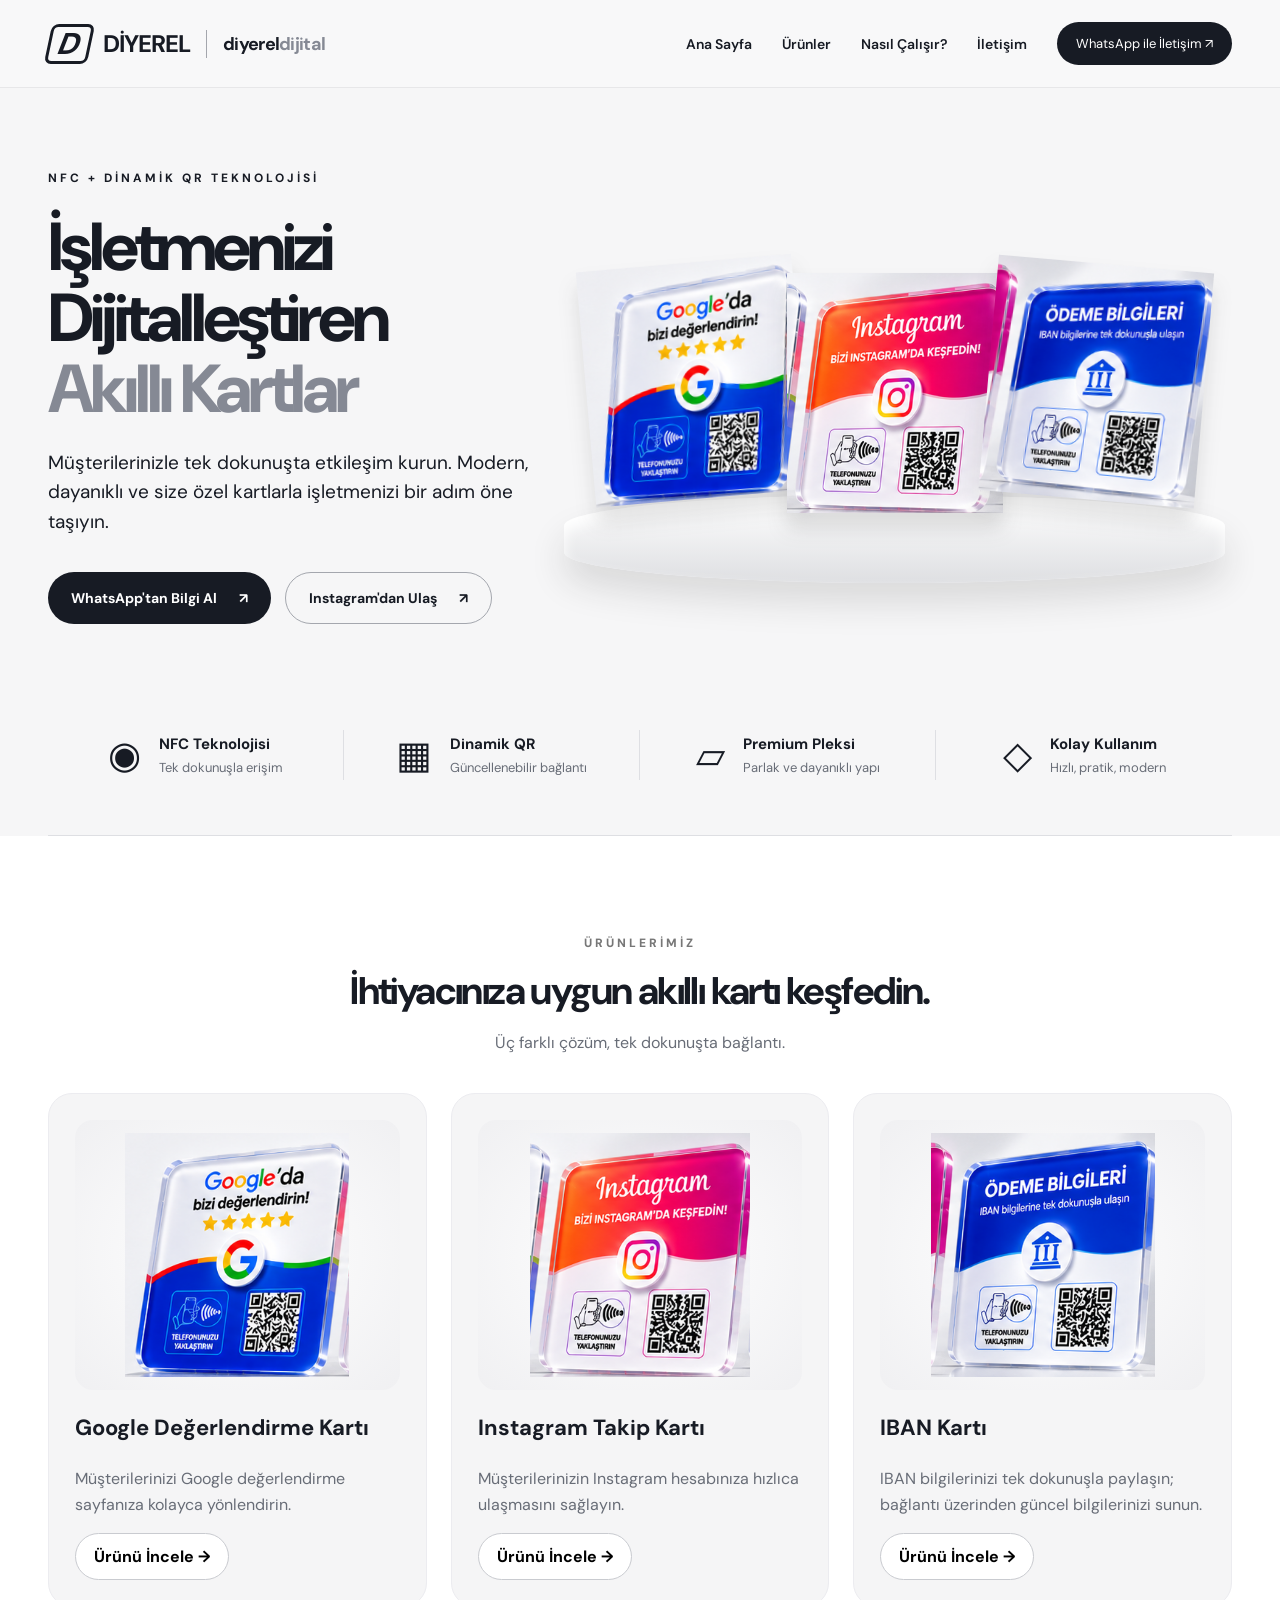
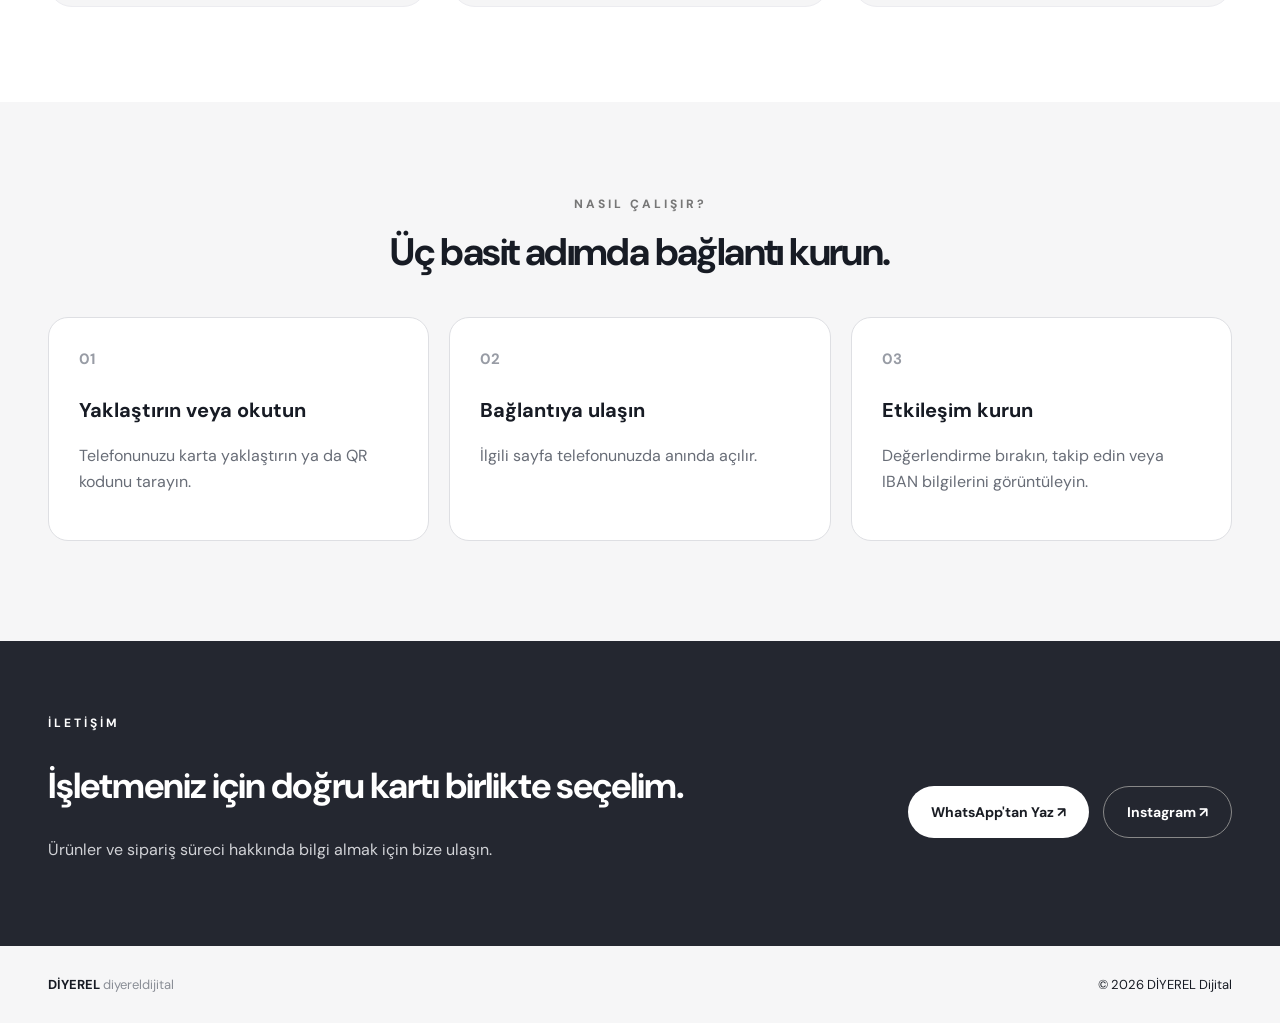
==== index.html @ 19487c17 "Add files via upload" ====
<!doctype html>
<html lang="tr"><head><meta charset="UTF-8"><meta name="viewport" content="width=device-width,initial-scale=1"><meta name="theme-color" content="#f5f5f6"><meta name="description" content="DİYEREL Dijital NFC ve dinamik QR akıllı kartları. Google değerlendirme, Instagram ve IBAN kartlarını keşfedin."><title>DİYEREL Dijital | Akıllı Kartlar</title><link rel="stylesheet" href="styles.css"></head>
<body><header class="header"><div class="wrap nav"><a class="brand" href="#anasayfa" aria-label="DİYEREL ana sayfa"><span class="brand-icon">D</span><strong>DİYEREL</strong><span class="brand-divider"></span><span class="brand-sub">diyerel<span>dijital</span></span></a><button class="menu-toggle" aria-label="Menüyü aç" aria-expanded="false">☰</button><nav class="links" id="nav"><a href="#anasayfa">Ana Sayfa</a><a href="#urunler">Ürünler</a><a href="#nasil-calisir">Nasıl Çalışır?</a><a href="#iletisim">İletişim</a></nav><a class="nav-cta" data-whatsapp href="#iletisim">WhatsApp ile İletişim ↗</a></div></header>
<main id="anasayfa"><section class="hero wrap"><div class="hero-copy"><div class="eyebrow">NFC + DİNAMİK QR TEKNOLOJİSİ</div><h1>İşletmenizi<br>Dijitalleştiren<br><span>Akıllı Kartlar</span></h1><p>Müşterilerinizle tek dokunuşta etkileşim kurun. Modern, dayanıklı ve size özel kartlarla işletmenizi bir adım öne taşıyın.</p><div class="actions"><a class="btn btn-dark" data-whatsapp href="#iletisim">WhatsApp'tan Bilgi Al <span>↗</span></a><a class="btn btn-outline" data-instagram href="#iletisim">Instagram'dan Ulaş <span>↗</span></a></div></div><div class="hero-products" aria-label="Ürünlerimizin görselleri"><div class="stage"></div><img src="assets/google.png" alt="Google değerlendirme NFC ve QR kartı"><img src="assets/instagram.png" alt="Instagram NFC ve QR kartı"><img src="assets/iban.png" alt="IBAN NFC ve QR kartı"></div></section>
<section class="benefits wrap" aria-label="Öne çıkan özellikler"><div><span class="benefit-icon">◉</span><p><strong>NFC Teknolojisi</strong><small>Tek dokunuşla erişim</small></p></div><div><span class="benefit-icon">▦</span><p><strong>Dinamik QR</strong><small>Güncellenebilir bağlantı</small></p></div><div><span class="benefit-icon">▱</span><p><strong>Premium Pleksi</strong><small>Parlak ve dayanıklı yapı</small></p></div><div><span class="benefit-icon">◇</span><p><strong>Kolay Kullanım</strong><small>Hızlı, pratik, modern</small></p></div></section>
<section class="products-section" id="urunler"><div class="wrap"><div class="section-heading"><span>ÜRÜNLERİMİZ</span><h2>İhtiyacınıza uygun akıllı kartı keşfedin.</h2><p>Üç farklı çözüm, tek dokunuşta bağlantı.</p></div><div class="product-grid" id="product-grid"></div></div></section>
<section class="how wrap" id="nasil-calisir"><div class="section-heading"><span>NASIL ÇALIŞIR?</span><h2>Üç basit adımda bağlantı kurun.</h2></div><div class="steps"><article><b>01</b><h3>Yaklaştırın veya okutun</h3><p>Telefonunuzu karta yaklaştırın ya da QR kodunu tarayın.</p></article><article><b>02</b><h3>Bağlantıya ulaşın</h3><p>İlgili sayfa telefonunuzda anında açılır.</p></article><article><b>03</b><h3>Etkileşim kurun</h3><p>Değerlendirme bırakın, takip edin veya IBAN bilgilerini görüntüleyin.</p></article></div></section>
<section class="contact" id="iletisim"><div class="wrap contact-inner"><div><span class="eyebrow">İLETİŞİM</span><h2>İşletmeniz için doğru kartı birlikte seçelim.</h2><p>Ürünler ve sipariş süreci hakkında bilgi almak için bize ulaşın.</p></div><div class="actions"><a class="btn btn-light" data-whatsapp href="#iletisim">WhatsApp'tan Yaz ↗</a><a class="btn btn-ghost" data-instagram href="#iletisim">Instagram ↗</a></div></div></section></main>
<footer class="wrap footer"><span><strong>DİYEREL</strong> <span class="muted">diyereldijital</span></span><span>© <span id="year"></span> DİYEREL Dijital</span></footer>
<dialog id="product-dialog"><button class="dialog-close" aria-label="Kapat">×</button><div id="dialog-content"></div></dialog><script src="script.js"></script></body></html>
---- styles.css ----
@import url('https://fonts.googleapis.com/css2?family=DM+Sans:wght@400;500;600;700;800&display=swap');
:root{--ink:#171b24;--muted:#686d77;--bg:#f6f6f7;--line:#dedfe3;--soft:#ededf0}*{box-sizing:border-box}html{scroll-behavior:smooth}body{margin:0;background:var(--bg);color:var(--ink);font-family:'DM Sans',Arial,sans-serif}a{color:inherit;text-decoration:none}button{font:inherit;cursor:pointer}.wrap{width:min(1380px,calc(100% - 96px));margin:auto}.header{height:88px;background:rgba(248,248,249,.94);border-bottom:1px solid #e7e7e9;position:sticky;top:0;z-index:10;backdrop-filter:blur(18px)}.nav{height:100%;display:flex;align-items:center;gap:30px}.brand{display:flex;align-items:center;gap:12px;white-space:nowrap}.brand-icon{font-size:30px;font-weight:800;font-style:italic;line-height:1;border:3px solid var(--ink);border-radius:7px;padding:2px 8px;transform:skew(-12deg)}.brand strong{font-size:24px;letter-spacing:-1px}.brand-divider{height:28px;width:1px;background:#a4a6ad;margin:0 4px}.brand-sub{font-weight:700;font-size:18px;letter-spacing:-.7px}.brand-sub span{color:#858994}.links{display:flex;gap:30px;margin-left:auto;font-size:14px;font-weight:600}.links a:hover{color:#777}.nav-cta{background:var(--ink);color:white;padding:13px 19px;border-radius:30px;font-size:13px;white-space:nowrap}.menu-toggle{display:none}.hero{min-height:610px;display:grid;grid-template-columns:43% 57%;align-items:center;padding-top:48px;padding-bottom:40px}.hero-copy{position:relative;z-index:2}.eyebrow{font-size:12px;letter-spacing:3px;font-weight:700}.hero h1{font-size:clamp(48px,5.3vw,82px);letter-spacing:-4px;line-height:1.05;margin:26px 0 22px;font-weight:800}.hero h1 span{color:#858994}.hero-copy>p{font-size:19px;line-height:1.55;max-width:500px}.actions{display:flex;gap:14px;flex-wrap:wrap;margin-top:36px}.btn{display:inline-flex;align-items:center;justify-content:space-between;gap:22px;border-radius:30px;padding:16px 23px;font-weight:700;font-size:14px;transition:transform .2s}.btn:hover{transform:translateY(-3px)}.btn-dark{background:var(--ink);color:#fff}.btn-outline{border:1px solid #a4a7ae}.hero-products{height:460px;display:flex;align-items:center;justify-content:center;position:relative;isolation:isolate}.hero-products img{width:32%;max-height:340px;object-fit:contain;z-index:2;filter:drop-shadow(0 15px 10px #2222)}.hero-products img:nth-of-type(1){transform:rotate(-5deg) translate(16px,-15px)}.hero-products img:nth-of-type(2){transform:translateY(-4px)}.hero-products img:nth-of-type(3){transform:rotate(5deg) translate(-16px,-14px)}.stage{position:absolute;bottom:44px;width:98%;height:88px;border-radius:50% / 35%;background:linear-gradient(#fff,#dedfe2);box-shadow:0 20px 35px #2222, inset 0 8px 14px #fff;z-index:0}.benefits{display:grid;grid-template-columns:repeat(4,1fr);padding:32px 0 55px;border-bottom:1px solid var(--line)}.benefits>div{display:flex;align-items:center;justify-content:center;gap:18px;border-right:1px solid var(--line)}.benefits>div:last-child{border:0}.benefit-icon{font-size:38px}.benefits p{margin:0}.benefits strong,.benefits small{display:block}.benefits strong{font-size:15px}.benefits small{font-size:13px;color:var(--muted);margin-top:5px}.products-section{padding:95px 0;background:#fff}.section-heading{text-align:center;margin-bottom:40px}.section-heading>span{font-size:12px;letter-spacing:3px;color:#777;font-weight:800}.section-heading h2{font-size:clamp(28px,3vw,42px);letter-spacing:-1.6px;margin:14px 0}.section-heading p{color:var(--muted)}.product-grid{display:grid;grid-template-columns:repeat(3,1fr);gap:24px}.product-card{background:#f5f5f6;border:1px solid #ececf0;border-radius:24px;padding:26px;display:flex;flex-direction:column;align-items:flex-start}.product-photo{width:100%;height:270px;display:flex;align-items:center;justify-content:center;background:radial-gradient(ellipse,#fff,#f0f0f2);border-radius:18px}.product-photo img{height:245px;max-width:90%;object-fit:contain}.product-card h3{font-size:22px;margin:23px 0 8px}.product-card p{color:var(--muted);line-height:1.6;flex:1}.product-card button{border:1px solid #c9cbd0;background:white;padding:12px 18px;border-radius:30px;font-weight:700}.product-card button:hover{background:#1b1d25;color:white}.how{padding-top:90px;padding-bottom:100px}.steps{display:grid;grid-template-columns:repeat(3,1fr);gap:20px}.steps article{background:#fff;border:1px solid var(--line);border-radius:20px;padding:30px}.steps b{font-size:15px;color:#989ca5}.steps h3{font-size:20px;margin-top:28px}.steps p{color:var(--muted);line-height:1.6}.contact{background:#242730;color:#fff;padding:70px 0}.contact-inner{display:flex;align-items:center;justify-content:space-between;gap:35px}.contact h2{font-size:36px;max-width:650px;letter-spacing:-1px}.contact p{color:#d1d2d6}.btn-light{background:#fff;color:#191c23}.btn-ghost{border:1px solid #888;color:white}.footer{padding:30px 0;display:flex;justify-content:space-between;font-size:13px}.muted{color:#8a8e96}dialog{width:min(850px,calc(100% - 30px));border:0;border-radius:22px;padding:35px;box-shadow:0 25px 80px #0005}dialog::backdrop{background:#1119}.dialog-close{position:absolute;right:22px;top:15px;background:none;border:0;font-size:30px}.dialog-layout{display:grid;grid-template-columns:42% 58%;gap:25px;align-items:center}.dialog-layout img{width:100%}.dialog-layout h2{font-size:30px}.dialog-layout p,.dialog-layout li{line-height:1.7;color:#535862}.dialog-layout ul{padding-left:20px}.dialog-layout .btn{margin-top:15px}@media(max-width:1050px){.wrap{width:min(100% - 44px,1380px)}.brand-sub,.brand-divider{display:none}.links{gap:15px}.hero{grid-template-columns:1fr;gap:15px;padding-top:65px}.hero h1{font-size:65px}.hero-products{height:380px}.hero-products img{max-height:300px}.benefits{gap:15px}.benefits>div{gap:10px}.benefit-icon{font-size:28px}}@media(max-width:680px){.header{height:70px}.brand strong{font-size:20px}.brand-icon{font-size:23px}.nav-cta{display:none}.menu-toggle{display:block;margin-left:auto;background:none;border:0;font-size:25px}.links{display:none;position:absolute;top:70px;left:0;right:0;background:#fff;padding:25px;box-shadow:0 15px 25px #0002;flex-direction:column}.links.open{display:flex}.hero{padding-top:45px;min-height:0}.hero h1{font-size:clamp(43px,11vw,64px);letter-spacing:-2.5px}.hero-copy>p{font-size:16px}.hero-products{height:260px}.hero-products img{max-height:205px}.stage{bottom:20px;height:55px}.actions{gap:10px}.btn{font-size:12px;padding:13px 16px}.benefits{grid-template-columns:repeat(2,1fr);row-gap:24px;padding:25px 0}.benefits>div{justify-content:flex-start;border:0}.benefits strong{font-size:13px}.benefits small{font-size:11px}.product-grid,.steps{grid-template-columns:1fr}.products-section,.how{padding:60px 0}.contact-inner{display:block}.contact h2{font-size:29px}.footer{gap:10px;flex-wrap:wrap}.dialog-layout{grid-template-columns:1fr}.dialog-layout img{max-height:220px;object-fit:contain}dialog{max-height:90vh;overflow:auto;padding:25px}}
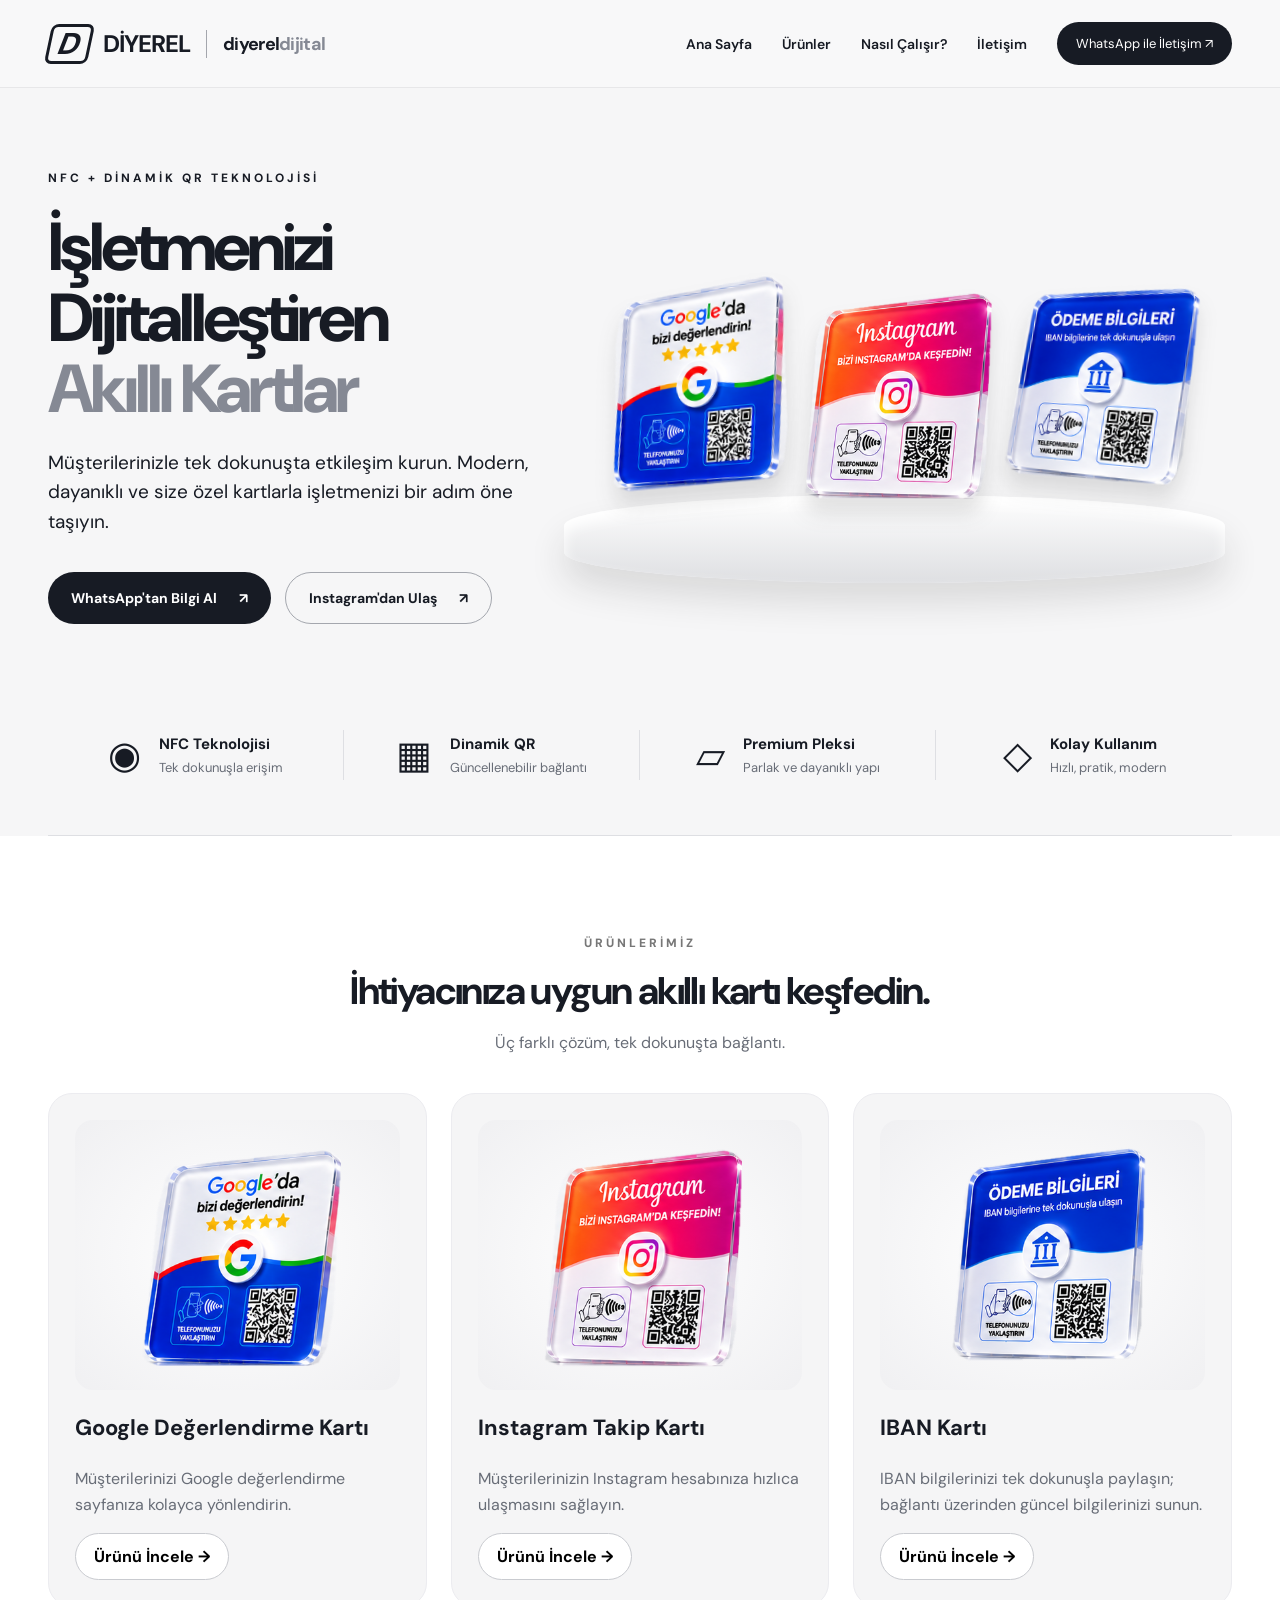
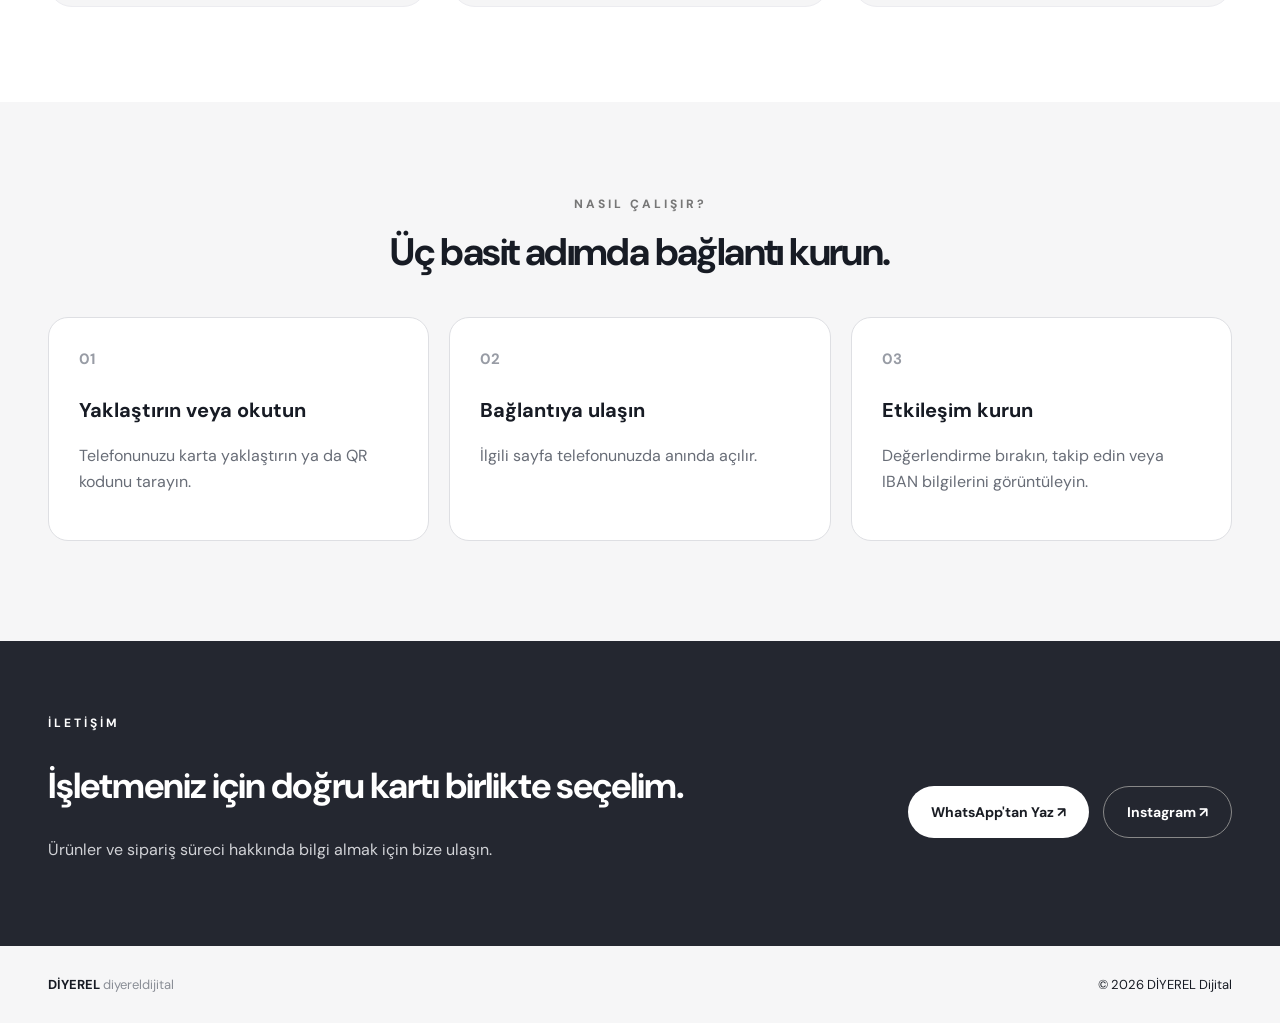
==== commit 82f2b773: "Add files via upload" ====
--- a/index.html
+++ b/index.html
@@ -1,10 +1,10 @@
 <!doctype html>
 <html lang="tr"><head><meta charset="UTF-8"><meta name="viewport" content="width=device-width,initial-scale=1"><meta name="theme-color" content="#f5f5f6"><meta name="description" content="DİYEREL Dijital NFC ve dinamik QR akıllı kartları. Google değerlendirme, Instagram ve IBAN kartlarını keşfedin."><title>DİYEREL Dijital | Akıllı Kartlar</title><link rel="stylesheet" href="styles.css"></head>
-<body><header class="header"><div class="wrap nav"><a class="brand" href="#anasayfa" aria-label="DİYEREL ana sayfa"><span class="brand-icon">D</span><strong>DİYEREL</strong><span class="brand-divider"></span><span class="brand-sub">diyerel<span>dijital</span></span></a><button class="menu-toggle" aria-label="Menüyü aç" aria-expanded="false">☰</button><nav class="links" id="nav"><a href="#anasayfa">Ana Sayfa</a><a href="#urunler">Ürünler</a><a href="#nasil-calisir">Nasıl Çalışır?</a><a href="#iletisim">İletişim</a></nav><a class="nav-cta" data-whatsapp href="#iletisim">WhatsApp ile İletişim ↗</a></div></header>
-<main id="anasayfa"><section class="hero wrap"><div class="hero-copy"><div class="eyebrow">NFC + DİNAMİK QR TEKNOLOJİSİ</div><h1>İşletmenizi<br>Dijitalleştiren<br><span>Akıllı Kartlar</span></h1><p>Müşterilerinizle tek dokunuşta etkileşim kurun. Modern, dayanıklı ve size özel kartlarla işletmenizi bir adım öne taşıyın.</p><div class="actions"><a class="btn btn-dark" data-whatsapp href="#iletisim">WhatsApp'tan Bilgi Al <span>↗</span></a><a class="btn btn-outline" data-instagram href="#iletisim">Instagram'dan Ulaş <span>↗</span></a></div></div><div class="hero-products" aria-label="Ürünlerimizin görselleri"><div class="stage"></div><img src="assets/google.png" alt="Google değerlendirme NFC ve QR kartı"><img src="assets/instagram.png" alt="Instagram NFC ve QR kartı"><img src="assets/iban.png" alt="IBAN NFC ve QR kartı"></div></section>
+<body><header class="header"><div class="wrap nav"><a class="brand" href="#anasayfa" aria-label="DİYEREL ana sayfa"><span class="brand-icon">D</span><strong>DİYEREL</strong><span class="brand-divider"></span><span class="brand-sub">diyerel<span>dijital</span></span></a><button class="menu-toggle" aria-label="Menüyü aç" aria-expanded="false">☰</button><nav class="links" id="nav"><a href="#anasayfa">Ana Sayfa</a><a href="#urunler">Ürünler</a><a href="#nasil-calisir">Nasıl Çalışır?</a><a href="#iletisim">İletişim</a></nav><a class="nav-cta" data-whatsapp href="https://wa.me/905378185851" target="_blank" rel="noopener noreferrer">WhatsApp ile İletişim ↗</a></div></header>
+<main id="anasayfa"><section class="hero wrap"><div class="hero-copy"><div class="eyebrow">NFC + DİNAMİK QR TEKNOLOJİSİ</div><h1>İşletmenizi<br>Dijitalleştiren<br><span>Akıllı Kartlar</span></h1><p>Müşterilerinizle tek dokunuşta etkileşim kurun. Modern, dayanıklı ve size özel kartlarla işletmenizi bir adım öne taşıyın.</p><div class="actions"><a class="btn btn-dark" data-whatsapp href="https://wa.me/905378185851" target="_blank" rel="noopener noreferrer">WhatsApp'tan Bilgi Al <span>↗</span></a><a class="btn btn-outline" data-instagram href="https://www.instagram.com/karacadagms/" target="_blank" rel="noopener noreferrer">Instagram'dan Ulaş <span>↗</span></a></div></div><div class="hero-products" aria-label="Ürünlerimizin görselleri"><div class="stage"></div><img src="assets/google.png" alt="Google değerlendirme NFC ve QR kartı"><img src="assets/instagram.png" alt="Instagram NFC ve QR kartı"><img src="assets/iban.png" alt="IBAN NFC ve QR kartı"></div></section>
 <section class="benefits wrap" aria-label="Öne çıkan özellikler"><div><span class="benefit-icon">◉</span><p><strong>NFC Teknolojisi</strong><small>Tek dokunuşla erişim</small></p></div><div><span class="benefit-icon">▦</span><p><strong>Dinamik QR</strong><small>Güncellenebilir bağlantı</small></p></div><div><span class="benefit-icon">▱</span><p><strong>Premium Pleksi</strong><small>Parlak ve dayanıklı yapı</small></p></div><div><span class="benefit-icon">◇</span><p><strong>Kolay Kullanım</strong><small>Hızlı, pratik, modern</small></p></div></section>
 <section class="products-section" id="urunler"><div class="wrap"><div class="section-heading"><span>ÜRÜNLERİMİZ</span><h2>İhtiyacınıza uygun akıllı kartı keşfedin.</h2><p>Üç farklı çözüm, tek dokunuşta bağlantı.</p></div><div class="product-grid" id="product-grid"></div></div></section>
 <section class="how wrap" id="nasil-calisir"><div class="section-heading"><span>NASIL ÇALIŞIR?</span><h2>Üç basit adımda bağlantı kurun.</h2></div><div class="steps"><article><b>01</b><h3>Yaklaştırın veya okutun</h3><p>Telefonunuzu karta yaklaştırın ya da QR kodunu tarayın.</p></article><article><b>02</b><h3>Bağlantıya ulaşın</h3><p>İlgili sayfa telefonunuzda anında açılır.</p></article><article><b>03</b><h3>Etkileşim kurun</h3><p>Değerlendirme bırakın, takip edin veya IBAN bilgilerini görüntüleyin.</p></article></div></section>
-<section class="contact" id="iletisim"><div class="wrap contact-inner"><div><span class="eyebrow">İLETİŞİM</span><h2>İşletmeniz için doğru kartı birlikte seçelim.</h2><p>Ürünler ve sipariş süreci hakkında bilgi almak için bize ulaşın.</p></div><div class="actions"><a class="btn btn-light" data-whatsapp href="#iletisim">WhatsApp'tan Yaz ↗</a><a class="btn btn-ghost" data-instagram href="#iletisim">Instagram ↗</a></div></div></section></main>
+<section class="contact" id="iletisim"><div class="wrap contact-inner"><div><span class="eyebrow">İLETİŞİM</span><h2>İşletmeniz için doğru kartı birlikte seçelim.</h2><p>Ürünler ve sipariş süreci hakkında bilgi almak için bize ulaşın.</p></div><div class="actions"><a class="btn btn-light" data-whatsapp href="https://wa.me/905378185851" target="_blank" rel="noopener noreferrer">WhatsApp'tan Yaz ↗</a><a class="btn btn-ghost" data-instagram href="https://www.instagram.com/karacadagms/" target="_blank" rel="noopener noreferrer">Instagram ↗</a></div></div></section></main>
 <footer class="wrap footer"><span><strong>DİYEREL</strong> <span class="muted">diyereldijital</span></span><span>© <span id="year"></span> DİYEREL Dijital</span></footer>
 <dialog id="product-dialog"><button class="dialog-close" aria-label="Kapat">×</button><div id="dialog-content"></div></dialog><script src="script.js"></script></body></html>
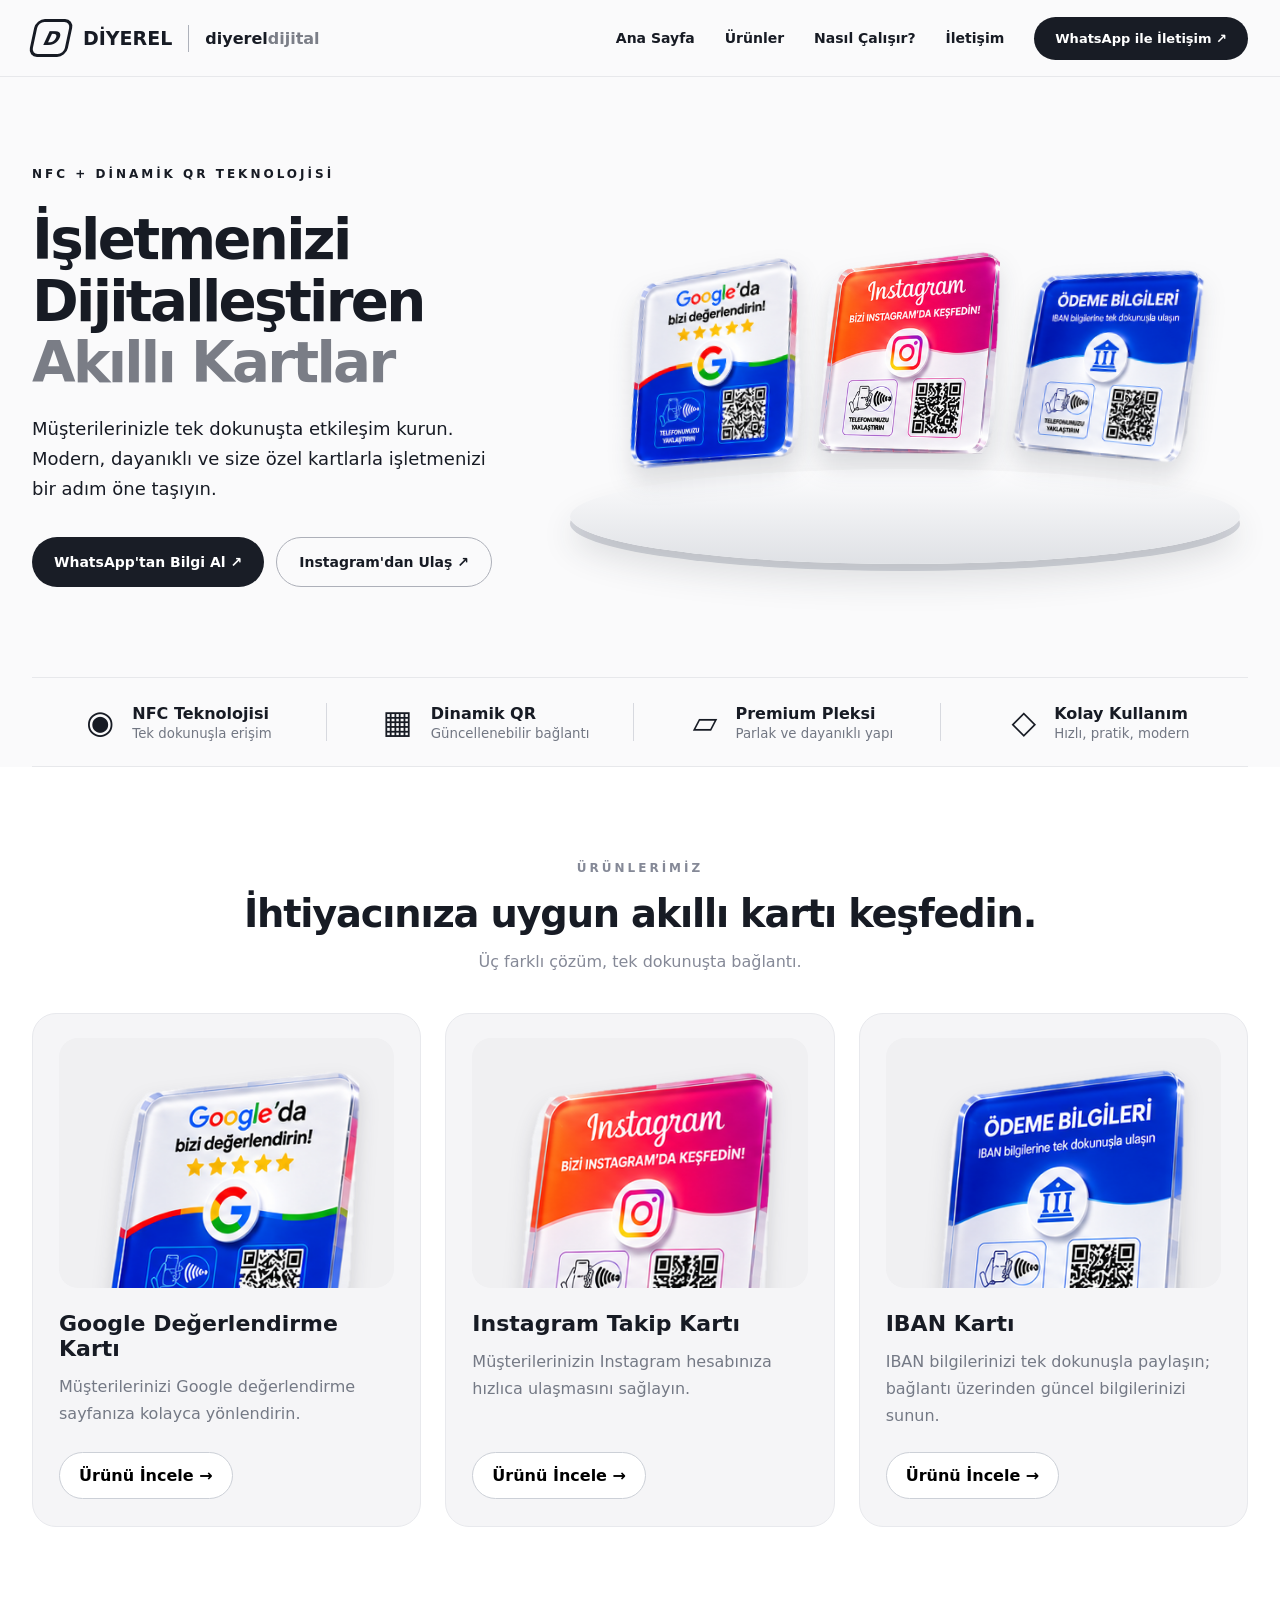
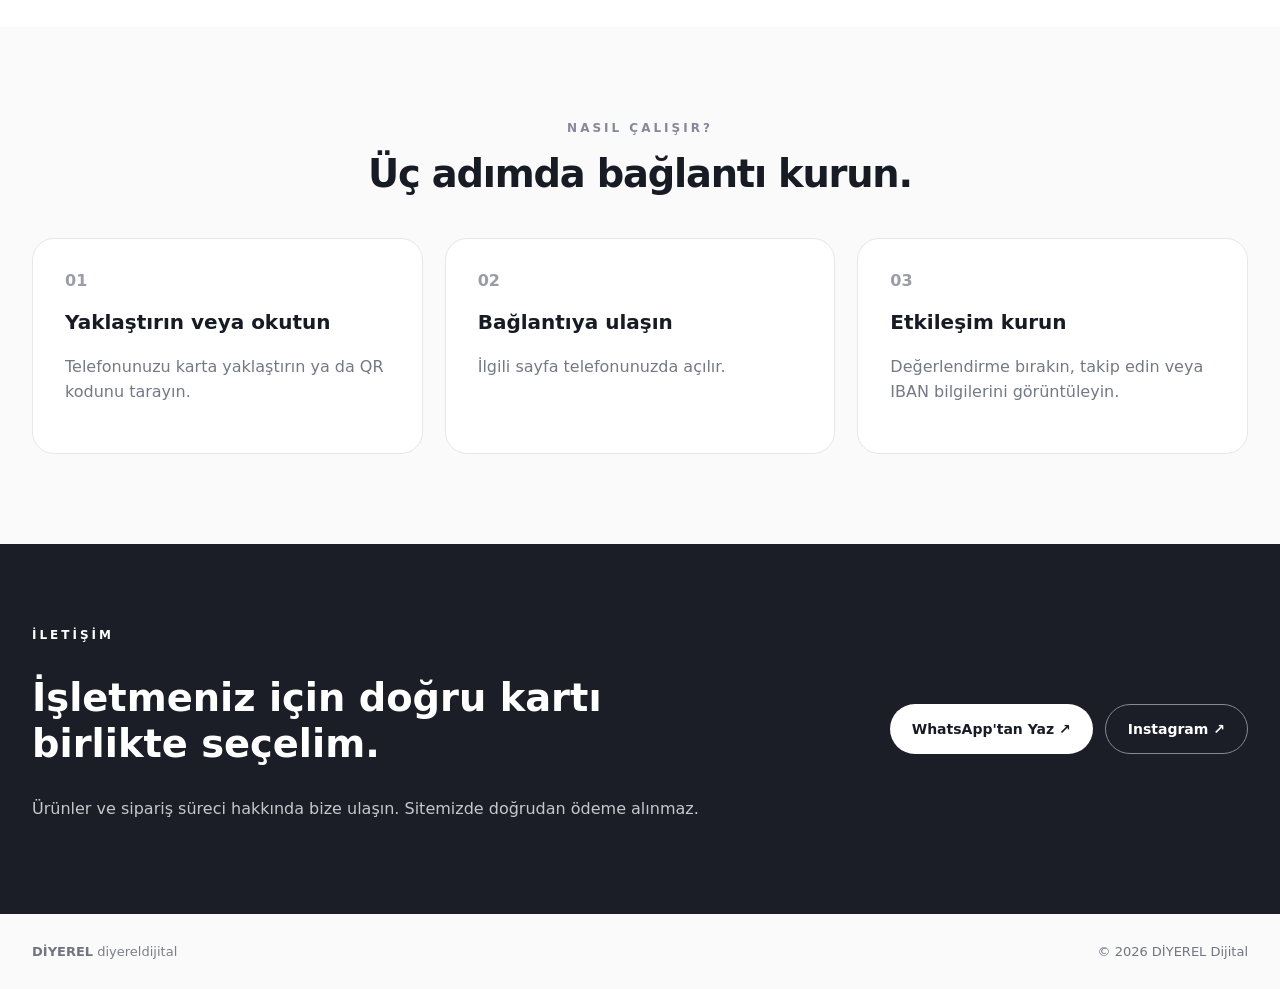
==== commit f6b23f72: "Add files via upload" ====
--- a/index.html
+++ b/index.html
@@ -1,10 +1,12 @@
-<!doctype html>
-<html lang="tr"><head><meta charset="UTF-8"><meta name="viewport" content="width=device-width,initial-scale=1"><meta name="theme-color" content="#f5f5f6"><meta name="description" content="DİYEREL Dijital NFC ve dinamik QR akıllı kartları. Google değerlendirme, Instagram ve IBAN kartlarını keşfedin."><title>DİYEREL Dijital | Akıllı Kartlar</title><link rel="stylesheet" href="styles.css"></head>
-<body><header class="header"><div class="wrap nav"><a class="brand" href="#anasayfa" aria-label="DİYEREL ana sayfa"><span class="brand-icon">D</span><strong>DİYEREL</strong><span class="brand-divider"></span><span class="brand-sub">diyerel<span>dijital</span></span></a><button class="menu-toggle" aria-label="Menüyü aç" aria-expanded="false">☰</button><nav class="links" id="nav"><a href="#anasayfa">Ana Sayfa</a><a href="#urunler">Ürünler</a><a href="#nasil-calisir">Nasıl Çalışır?</a><a href="#iletisim">İletişim</a></nav><a class="nav-cta" data-whatsapp href="https://wa.me/905378185851" target="_blank" rel="noopener noreferrer">WhatsApp ile İletişim ↗</a></div></header>
-<main id="anasayfa"><section class="hero wrap"><div class="hero-copy"><div class="eyebrow">NFC + DİNAMİK QR TEKNOLOJİSİ</div><h1>İşletmenizi<br>Dijitalleştiren<br><span>Akıllı Kartlar</span></h1><p>Müşterilerinizle tek dokunuşta etkileşim kurun. Modern, dayanıklı ve size özel kartlarla işletmenizi bir adım öne taşıyın.</p><div class="actions"><a class="btn btn-dark" data-whatsapp href="https://wa.me/905378185851" target="_blank" rel="noopener noreferrer">WhatsApp'tan Bilgi Al <span>↗</span></a><a class="btn btn-outline" data-instagram href="https://www.instagram.com/karacadagms/" target="_blank" rel="noopener noreferrer">Instagram'dan Ulaş <span>↗</span></a></div></div><div class="hero-products" aria-label="Ürünlerimizin görselleri"><div class="stage"></div><img src="assets/google.png" alt="Google değerlendirme NFC ve QR kartı"><img src="assets/instagram.png" alt="Instagram NFC ve QR kartı"><img src="assets/iban.png" alt="IBAN NFC ve QR kartı"></div></section>
-<section class="benefits wrap" aria-label="Öne çıkan özellikler"><div><span class="benefit-icon">◉</span><p><strong>NFC Teknolojisi</strong><small>Tek dokunuşla erişim</small></p></div><div><span class="benefit-icon">▦</span><p><strong>Dinamik QR</strong><small>Güncellenebilir bağlantı</small></p></div><div><span class="benefit-icon">▱</span><p><strong>Premium Pleksi</strong><small>Parlak ve dayanıklı yapı</small></p></div><div><span class="benefit-icon">◇</span><p><strong>Kolay Kullanım</strong><small>Hızlı, pratik, modern</small></p></div></section>
-<section class="products-section" id="urunler"><div class="wrap"><div class="section-heading"><span>ÜRÜNLERİMİZ</span><h2>İhtiyacınıza uygun akıllı kartı keşfedin.</h2><p>Üç farklı çözüm, tek dokunuşta bağlantı.</p></div><div class="product-grid" id="product-grid"></div></div></section>
-<section class="how wrap" id="nasil-calisir"><div class="section-heading"><span>NASIL ÇALIŞIR?</span><h2>Üç basit adımda bağlantı kurun.</h2></div><div class="steps"><article><b>01</b><h3>Yaklaştırın veya okutun</h3><p>Telefonunuzu karta yaklaştırın ya da QR kodunu tarayın.</p></article><article><b>02</b><h3>Bağlantıya ulaşın</h3><p>İlgili sayfa telefonunuzda anında açılır.</p></article><article><b>03</b><h3>Etkileşim kurun</h3><p>Değerlendirme bırakın, takip edin veya IBAN bilgilerini görüntüleyin.</p></article></div></section>
-<section class="contact" id="iletisim"><div class="wrap contact-inner"><div><span class="eyebrow">İLETİŞİM</span><h2>İşletmeniz için doğru kartı birlikte seçelim.</h2><p>Ürünler ve sipariş süreci hakkında bilgi almak için bize ulaşın.</p></div><div class="actions"><a class="btn btn-light" data-whatsapp href="https://wa.me/905378185851" target="_blank" rel="noopener noreferrer">WhatsApp'tan Yaz ↗</a><a class="btn btn-ghost" data-instagram href="https://www.instagram.com/karacadagms/" target="_blank" rel="noopener noreferrer">Instagram ↗</a></div></div></section></main>
-<footer class="wrap footer"><span><strong>DİYEREL</strong> <span class="muted">diyereldijital</span></span><span>© <span id="year"></span> DİYEREL Dijital</span></footer>
-<dialog id="product-dialog"><button class="dialog-close" aria-label="Kapat">×</button><div id="dialog-content"></div></dialog><script src="script.js"></script></body></html>
+<!doctype html><html lang="tr"><head><meta charset="utf-8"><meta name="viewport" content="width=device-width,initial-scale=1"><meta name="theme-color" content="#f7f7f8"><meta name="description" content="DİYEREL Dijital NFC ve QR akıllı kartları: Google değerlendirme, Instagram ve IBAN kartları."><title>DİYEREL Dijital | Akıllı Kartlar</title><link rel="stylesheet" href="styles.css"></head><body>
+<header class="site-header"><div class="container nav"><a class="logo" href="#anasayfa" aria-label="DİYEREL ana sayfa"><span class="mark">D</span><strong>DİYEREL</strong><i></i><span>diyerel<span class="muted">dijital</span></span></a><button class="menu-toggle" type="button" aria-label="Menüyü aç" aria-controls="menu" aria-expanded="false">☰</button><nav id="menu" class="menu" aria-label="Ana menü"><a href="#anasayfa">Ana Sayfa</a><a href="#urunler">Ürünler</a><a href="#nasil-calisir">Nasıl Çalışır?</a><a href="#iletisim">İletişim</a></nav><a class="header-contact" href="https://api.whatsapp.com/send?phone=905378185851&amp;text=Merhaba%2C%20D%C4%B0YEREL%20Dijital%20%C3%BCr%C3%BCnleri%20hakk%C4%B1nda%20bilgi%20almak%20istiyorum." target="_blank" rel="noopener noreferrer">WhatsApp ile İletişim ↗</a></div></header>
+<main id="anasayfa"><section class="hero container"><div class="hero-text"><div class="eyebrow">NFC + DİNAMİK QR TEKNOLOJİSİ</div><h1>İşletmenizi<br>Dijitalleştiren<br><span>Akıllı Kartlar</span></h1><p>Müşterilerinizle tek dokunuşta etkileşim kurun. Modern, dayanıklı ve size özel kartlarla işletmenizi bir adım öne taşıyın.</p><div class="actions"><a class="button dark" href="https://api.whatsapp.com/send?phone=905378185851&amp;text=Merhaba%2C%20D%C4%B0YEREL%20Dijital%20%C3%BCr%C3%BCnleri%20hakk%C4%B1nda%20bilgi%20almak%20istiyorum." target="_blank" rel="noopener noreferrer">WhatsApp'tan Bilgi Al ↗</a><a class="button light" href="https://www.instagram.com/karacadagms/" target="_blank" rel="noopener noreferrer">Instagram'dan Ulaş ↗</a></div></div><div class="hero-display" aria-label="Üç akıllı kart"><div class="platform"></div><img src="assets/google.png" alt="Google değerlendirme kartı"><img src="assets/instagram.png" alt="Instagram kartı"><img src="assets/iban.png" alt="IBAN kartı"></div></section>
+<section class="benefits container" aria-label="Ürün özellikleri"><div><span>◉</span><p><b>NFC Teknolojisi</b><small>Tek dokunuşla erişim</small></p></div><div><span>▦</span><p><b>Dinamik QR</b><small>Güncellenebilir bağlantı</small></p></div><div><span>▱</span><p><b>Premium Pleksi</b><small>Parlak ve dayanıklı yapı</small></p></div><div><span>◇</span><p><b>Kolay Kullanım</b><small>Hızlı, pratik, modern</small></p></div></section>
+<section class="products" id="urunler"><div class="container"><div class="section-title"><span>ÜRÜNLERİMİZ</span><h2>İhtiyacınıza uygun akıllı kartı keşfedin.</h2><p>Üç farklı çözüm, tek dokunuşta bağlantı.</p></div><div class="product-grid">
+<article class="product"><div class="product-image"><img src="assets/google.png" alt="Google değerlendirme kartı" loading="lazy"></div><h3>Google Değerlendirme Kartı</h3><p>Müşterilerinizi Google değerlendirme sayfanıza kolayca yönlendirin.</p><button type="button" data-product="google">Ürünü İncele →</button></article>
+<article class="product"><div class="product-image"><img src="assets/instagram.png" alt="Instagram takip kartı" loading="lazy"></div><h3>Instagram Takip Kartı</h3><p>Müşterilerinizin Instagram hesabınıza hızlıca ulaşmasını sağlayın.</p><button type="button" data-product="instagram">Ürünü İncele →</button></article>
+<article class="product"><div class="product-image"><img src="assets/iban.png" alt="IBAN kartı" loading="lazy"></div><h3>IBAN Kartı</h3><p>IBAN bilgilerinizi tek dokunuşla paylaşın; bağlantı üzerinden güncel bilgilerinizi sunun.</p><button type="button" data-product="iban">Ürünü İncele →</button></article></div></div></section>
+<section class="how container" id="nasil-calisir"><div class="section-title"><span>NASIL ÇALIŞIR?</span><h2>Üç adımda bağlantı kurun.</h2></div><div class="steps"><article><span>01</span><h3>Yaklaştırın veya okutun</h3><p>Telefonunuzu karta yaklaştırın ya da QR kodunu tarayın.</p></article><article><span>02</span><h3>Bağlantıya ulaşın</h3><p>İlgili sayfa telefonunuzda açılır.</p></article><article><span>03</span><h3>Etkileşim kurun</h3><p>Değerlendirme bırakın, takip edin veya IBAN bilgilerini görüntüleyin.</p></article></div></section>
+<section class="contact" id="iletisim"><div class="container contact-layout"><div><span class="eyebrow">İLETİŞİM</span><h2>İşletmeniz için doğru kartı birlikte seçelim.</h2><p>Ürünler ve sipariş süreci hakkında bize ulaşın. Sitemizde doğrudan ödeme alınmaz.</p></div><div class="actions"><a class="button white" href="https://api.whatsapp.com/send?phone=905378185851&amp;text=Merhaba%2C%20D%C4%B0YEREL%20Dijital%20%C3%BCr%C3%BCnleri%20hakk%C4%B1nda%20bilgi%20almak%20istiyorum." target="_blank" rel="noopener noreferrer">WhatsApp'tan Yaz ↗</a><a class="button outline-white" href="https://www.instagram.com/karacadagms/" target="_blank" rel="noopener noreferrer">Instagram ↗</a></div></div></section></main>
+<footer class="container footer"><span><b>DİYEREL</b> <span class="muted">diyereldijital</span></span><span>© <span id="year">2026</span> DİYEREL Dijital</span></footer>
+<dialog id="product-dialog" aria-labelledby="dialog-title"><button class="close" type="button" aria-label="Kapat">×</button><div id="dialog-body"></div></dialog><script src="script.js" defer></script></body></html>
--- a/styles.css
+++ b/styles.css
@@ -1,2 +1 @@
-@import url('https://fonts.googleapis.com/css2?family=DM+Sans:wght@400;500;600;700;800&display=swap');
-:root{--ink:#171b24;--muted:#686d77;--bg:#f6f6f7;--line:#dedfe3;--soft:#ededf0}*{box-sizing:border-box}html{scroll-behavior:smooth}body{margin:0;background:var(--bg);color:var(--ink);font-family:'DM Sans',Arial,sans-serif}a{color:inherit;text-decoration:none}button{font:inherit;cursor:pointer}.wrap{width:min(1380px,calc(100% - 96px));margin:auto}.header{height:88px;background:rgba(248,248,249,.94);border-bottom:1px solid #e7e7e9;position:sticky;top:0;z-index:10;backdrop-filter:blur(18px)}.nav{height:100%;display:flex;align-items:center;gap:30px}.brand{display:flex;align-items:center;gap:12px;white-space:nowrap}.brand-icon{font-size:30px;font-weight:800;font-style:italic;line-height:1;border:3px solid var(--ink);border-radius:7px;padding:2px 8px;transform:skew(-12deg)}.brand strong{font-size:24px;letter-spacing:-1px}.brand-divider{height:28px;width:1px;background:#a4a6ad;margin:0 4px}.brand-sub{font-weight:700;font-size:18px;letter-spacing:-.7px}.brand-sub span{color:#858994}.links{display:flex;gap:30px;margin-left:auto;font-size:14px;font-weight:600}.links a:hover{color:#777}.nav-cta{background:var(--ink);color:white;padding:13px 19px;border-radius:30px;font-size:13px;white-space:nowrap}.menu-toggle{display:none}.hero{min-height:610px;display:grid;grid-template-columns:43% 57%;align-items:center;padding-top:48px;padding-bottom:40px}.hero-copy{position:relative;z-index:2}.eyebrow{font-size:12px;letter-spacing:3px;font-weight:700}.hero h1{font-size:clamp(48px,5.3vw,82px);letter-spacing:-4px;line-height:1.05;margin:26px 0 22px;font-weight:800}.hero h1 span{color:#858994}.hero-copy>p{font-size:19px;line-height:1.55;max-width:500px}.actions{display:flex;gap:14px;flex-wrap:wrap;margin-top:36px}.btn{display:inline-flex;align-items:center;justify-content:space-between;gap:22px;border-radius:30px;padding:16px 23px;font-weight:700;font-size:14px;transition:transform .2s}.btn:hover{transform:translateY(-3px)}.btn-dark{background:var(--ink);color:#fff}.btn-outline{border:1px solid #a4a7ae}.hero-products{height:460px;display:flex;align-items:center;justify-content:center;position:relative;isolation:isolate}.hero-products img{width:32%;max-height:340px;object-fit:contain;z-index:2;filter:drop-shadow(0 15px 10px #2222)}.hero-products img:nth-of-type(1){transform:rotate(-5deg) translate(16px,-15px)}.hero-products img:nth-of-type(2){transform:translateY(-4px)}.hero-products img:nth-of-type(3){transform:rotate(5deg) translate(-16px,-14px)}.stage{position:absolute;bottom:44px;width:98%;height:88px;border-radius:50% / 35%;background:linear-gradient(#fff,#dedfe2);box-shadow:0 20px 35px #2222, inset 0 8px 14px #fff;z-index:0}.benefits{display:grid;grid-template-columns:repeat(4,1fr);padding:32px 0 55px;border-bottom:1px solid var(--line)}.benefits>div{display:flex;align-items:center;justify-content:center;gap:18px;border-right:1px solid var(--line)}.benefits>div:last-child{border:0}.benefit-icon{font-size:38px}.benefits p{margin:0}.benefits strong,.benefits small{display:block}.benefits strong{font-size:15px}.benefits small{font-size:13px;color:var(--muted);margin-top:5px}.products-section{padding:95px 0;background:#fff}.section-heading{text-align:center;margin-bottom:40px}.section-heading>span{font-size:12px;letter-spacing:3px;color:#777;font-weight:800}.section-heading h2{font-size:clamp(28px,3vw,42px);letter-spacing:-1.6px;margin:14px 0}.section-heading p{color:var(--muted)}.product-grid{display:grid;grid-template-columns:repeat(3,1fr);gap:24px}.product-card{background:#f5f5f6;border:1px solid #ececf0;border-radius:24px;padding:26px;display:flex;flex-direction:column;align-items:flex-start}.product-photo{width:100%;height:270px;display:flex;align-items:center;justify-content:center;background:radial-gradient(ellipse,#fff,#f0f0f2);border-radius:18px}.product-photo img{height:245px;max-width:90%;object-fit:contain}.product-card h3{font-size:22px;margin:23px 0 8px}.product-card p{color:var(--muted);line-height:1.6;flex:1}.product-card button{border:1px solid #c9cbd0;background:white;padding:12px 18px;border-radius:30px;font-weight:700}.product-card button:hover{background:#1b1d25;color:white}.how{padding-top:90px;padding-bottom:100px}.steps{display:grid;grid-template-columns:repeat(3,1fr);gap:20px}.steps article{background:#fff;border:1px solid var(--line);border-radius:20px;padding:30px}.steps b{font-size:15px;color:#989ca5}.steps h3{font-size:20px;margin-top:28px}.steps p{color:var(--muted);line-height:1.6}.contact{background:#242730;color:#fff;padding:70px 0}.contact-inner{display:flex;align-items:center;justify-content:space-between;gap:35px}.contact h2{font-size:36px;max-width:650px;letter-spacing:-1px}.contact p{color:#d1d2d6}.btn-light{background:#fff;color:#191c23}.btn-ghost{border:1px solid #888;color:white}.footer{padding:30px 0;display:flex;justify-content:space-between;font-size:13px}.muted{color:#8a8e96}dialog{width:min(850px,calc(100% - 30px));border:0;border-radius:22px;padding:35px;box-shadow:0 25px 80px #0005}dialog::backdrop{background:#1119}.dialog-close{position:absolute;right:22px;top:15px;background:none;border:0;font-size:30px}.dialog-layout{display:grid;grid-template-columns:42% 58%;gap:25px;align-items:center}.dialog-layout img{width:100%}.dialog-layout h2{font-size:30px}.dialog-layout p,.dialog-layout li{line-height:1.7;color:#535862}.dialog-layout ul{padding-left:20px}.dialog-layout .btn{margin-top:15px}@media(max-width:1050px){.wrap{width:min(100% - 44px,1380px)}.brand-sub,.brand-divider{display:none}.links{gap:15px}.hero{grid-template-columns:1fr;gap:15px;padding-top:65px}.hero h1{font-size:65px}.hero-products{height:380px}.hero-products img{max-height:300px}.benefits{gap:15px}.benefits>div{gap:10px}.benefit-icon{font-size:28px}}@media(max-width:680px){.header{height:70px}.brand strong{font-size:20px}.brand-icon{font-size:23px}.nav-cta{display:none}.menu-toggle{display:block;margin-left:auto;background:none;border:0;font-size:25px}.links{display:none;position:absolute;top:70px;left:0;right:0;background:#fff;padding:25px;box-shadow:0 15px 25px #0002;flex-direction:column}.links.open{display:flex}.hero{padding-top:45px;min-height:0}.hero h1{font-size:clamp(43px,11vw,64px);letter-spacing:-2.5px}.hero-copy>p{font-size:16px}.hero-products{height:260px}.hero-products img{max-height:205px}.stage{bottom:20px;height:55px}.actions{gap:10px}.btn{font-size:12px;padding:13px 16px}.benefits{grid-template-columns:repeat(2,1fr);row-gap:24px;padding:25px 0}.benefits>div{justify-content:flex-start;border:0}.benefits strong{font-size:13px}.benefits small{font-size:11px}.product-grid,.steps{grid-template-columns:1fr}.products-section,.how{padding:60px 0}.contact-inner{display:block}.contact h2{font-size:29px}.footer{gap:10px;flex-wrap:wrap}.dialog-layout{grid-template-columns:1fr}.dialog-layout img{max-height:220px;object-fit:contain}dialog{max-height:90vh;overflow:auto;padding:25px}}
+*{box-sizing:border-box}html{scroll-behavior:smooth}body{margin:0;font-family:Inter,ui-sans-serif,system-ui,-apple-system,"Segoe UI",Arial,sans-serif;color:#171b24;background:#fafafb}a{color:inherit;text-decoration:none}button{font:inherit;cursor:pointer}.container{width:min(1360px,calc(100% - 64px));margin:auto}.site-header{background:#fafafb;border-bottom:1px solid #e7e8eb;position:sticky;top:0;z-index:20}.nav{height:76px;display:flex;align-items:center;gap:30px}.logo{display:flex;align-items:center;gap:13px;white-space:nowrap;font-weight:700;font-size:19px}.logo .mark{display:grid;place-items:center;width:38px;height:38px;border:3px solid #171b24;border-radius:9px;font-weight:900;font-style:italic;transform:skew(-12deg)}.logo i{height:27px;width:1px;background:#adb1ba;margin:0 3px}.logo>span:last-child{font-size:16px}.muted{color:#7b7e87}.menu{margin-left:auto;display:flex;gap:30px;align-items:center;font-size:14px;font-weight:600}.menu a:hover{color:#777}.header-contact{background:#181c25;color:white;border-radius:30px;padding:14px 21px;font-size:13px;font-weight:650;white-space:nowrap}.menu-toggle{display:none}.hero{min-height:590px;display:grid;grid-template-columns:42% 58%;align-items:center;padding-top:65px;padding-bottom:65px;gap:10px}.eyebrow{font-size:12px;letter-spacing:3px;font-weight:700}.hero h1{font-size:clamp(43px,4.4vw,72px);letter-spacing:-2.7px;line-height:1.1;margin:28px 0 20px}.hero h1 span{color:#7a7d86}.hero-text>p{font-size:18px;line-height:1.65;max-width:480px;margin:0 0 34px}.actions{display:flex;gap:12px;flex-wrap:wrap}.button{display:inline-flex;justify-content:center;align-items:center;gap:10px;padding:16px 22px;border-radius:30px;font-size:14px;font-weight:700;transition:transform .15s}.button:hover{transform:translateY(-2px)}.dark{background:#191d26;color:#fff}.light{background:transparent;border:1px solid #adb0b9}.hero-display{height:470px;position:relative;display:flex;justify-content:center;align-items:center;gap:0;padding-bottom:30px}.hero-display img{width:30%;max-height:330px;object-fit:contain;position:relative;z-index:2;filter:drop-shadow(0 14px 12px #161b2b23)}.hero-display img:nth-of-type(1){transform:rotate(-5deg) translateX(15px)}.hero-display img:nth-of-type(2){transform:translateY(-12px);z-index:3}.hero-display img:nth-of-type(3){transform:rotate(5deg) translateX(-15px)}.platform{position:absolute;width:95%;height:95px;bottom:48px;border-radius:50%;background:linear-gradient(#fdfdfe,#dfe1e5);box-shadow:0 18px 32px #2d334021,0 7px 0 #d5d7dd}.benefits{display:grid;grid-template-columns:repeat(4,1fr);border-top:1px solid #e7e8eb;border-bottom:1px solid #e7e8eb;padding:25px 0;gap:12px}.benefits>div{display:flex;align-items:center;justify-content:center;gap:18px;border-right:1px solid #d7d9df}.benefits>div:last-child{border:0}.benefits span{font-size:32px}.benefits p{margin:0}.benefits b,.benefits small{display:block}.benefits small{color:#727783;margin-top:3px}.products{padding:90px 0 100px;background:#fff}.section-title{text-align:center;margin-bottom:42px}.section-title>span{letter-spacing:3px;color:#858997;font-size:12px;font-weight:700}.section-title h2{font-size:clamp(27px,3vw,42px);letter-spacing:-1.2px;margin:15px 0}.section-title p{color:#858997}.product-grid{display:grid;grid-template-columns:repeat(3,1fr);gap:24px}.product{padding:24px 26px 27px;background:#f5f5f7;border:1px solid #e8e9ed;border-radius:24px;display:flex;flex-direction:column}.product-image{height:250px;border-radius:19px;background:#f0f0f2;display:grid;place-items:center;overflow:hidden}.product-image img{height:93%;width:95%;object-fit:contain;filter:drop-shadow(0 10px 10px #1b1c2926)}.product h3{font-size:22px;margin:23px 0 12px}.product p{color:#747985;line-height:1.7;margin:0 0 22px;flex:1}.product button{align-self:flex-start;border:1px solid #ccd0d7;border-radius:30px;background:white;padding:13px 19px;font-weight:700}.product button:hover{background:#191d26;color:white}.how{padding:90px 0}.steps{display:grid;grid-template-columns:repeat(3,1fr);gap:22px}.steps article{padding:32px;border:1px solid #e6e7eb;border-radius:22px;background:white}.steps span{color:#9a9da5;font-weight:800}.steps h3{font-size:20px}.steps p{color:#737985;line-height:1.6}.contact{background:#1b1e26;color:#fff;padding:80px 0}.contact-layout{display:flex;align-items:center;justify-content:space-between;gap:35px}.contact h2{font-size:clamp(26px,3vw,40px);max-width:590px;line-height:1.2}.contact p{color:#c6c8ce}.white{background:white;color:#171b24}.outline-white{border:1px solid #858995;color:white}.footer{display:flex;justify-content:space-between;padding-top:30px;padding-bottom:30px;color:#717580;font-size:13px}dialog{width:min(850px,calc(100% - 32px));border:0;border-radius:24px;padding:38px;box-shadow:0 25px 100px #0005;color:#171b24}dialog::backdrop{background:#111827aa}.close{position:absolute;right:18px;top:12px;background:transparent;border:0;font-size:30px}.dialog-grid{display:grid;grid-template-columns:42% 58%;gap:30px;align-items:center}.dialog-grid img{width:100%;max-height:350px;object-fit:contain}.dialog-grid h2{font-size:30px}.dialog-grid p,.dialog-grid li{color:#6d7380;line-height:1.7}.dialog-grid ul{padding-left:20px}.dialog-grid .button{margin-top:12px}@media(max-width:1050px){.logo>span:last-child,.logo i{display:none}.menu{gap:15px}.hero{grid-template-columns:1fr 1fr}.hero-display{height:360px}.product-image{height:200px}}@media(max-width:760px){.container{width:min(100% - 34px,600px)}.nav{height:68px;gap:10px}.logo{font-size:17px}.header-contact{margin-left:auto;font-size:11px;padding:11px}.menu-toggle{display:block;background:none;border:0;font-size:23px;order:3}.menu{display:none;position:absolute;top:68px;left:0;right:0;background:#fafafb;padding:20px;box-shadow:0 12px 20px #0002;flex-direction:column;align-items:stretch}.menu.open{display:flex}.hero{display:flex;flex-direction:column;padding-top:60px;padding-bottom:45px;gap:25px;align-items:stretch}.hero h1{font-size:46px}.hero-text>p{font-size:16px}.hero-display{height:310px}.hero-display img{max-height:245px}.platform{bottom:24px;height:60px}.benefits{grid-template-columns:repeat(2,1fr);gap:20px}.benefits>div{justify-content:flex-start;border:0}.benefits span{font-size:26px}.benefits b{font-size:13px}.benefits small{font-size:12px}.products{padding:60px 0}.product-grid,.steps{grid-template-columns:1fr}.product-image{height:260px}.contact-layout{flex-direction:column;align-items:flex-start}.dialog-grid{grid-template-columns:1fr;gap:0}dialog{padding:25px}.dialog-grid img{max-height:200px}.footer{gap:12px;flex-wrap:wrap}}
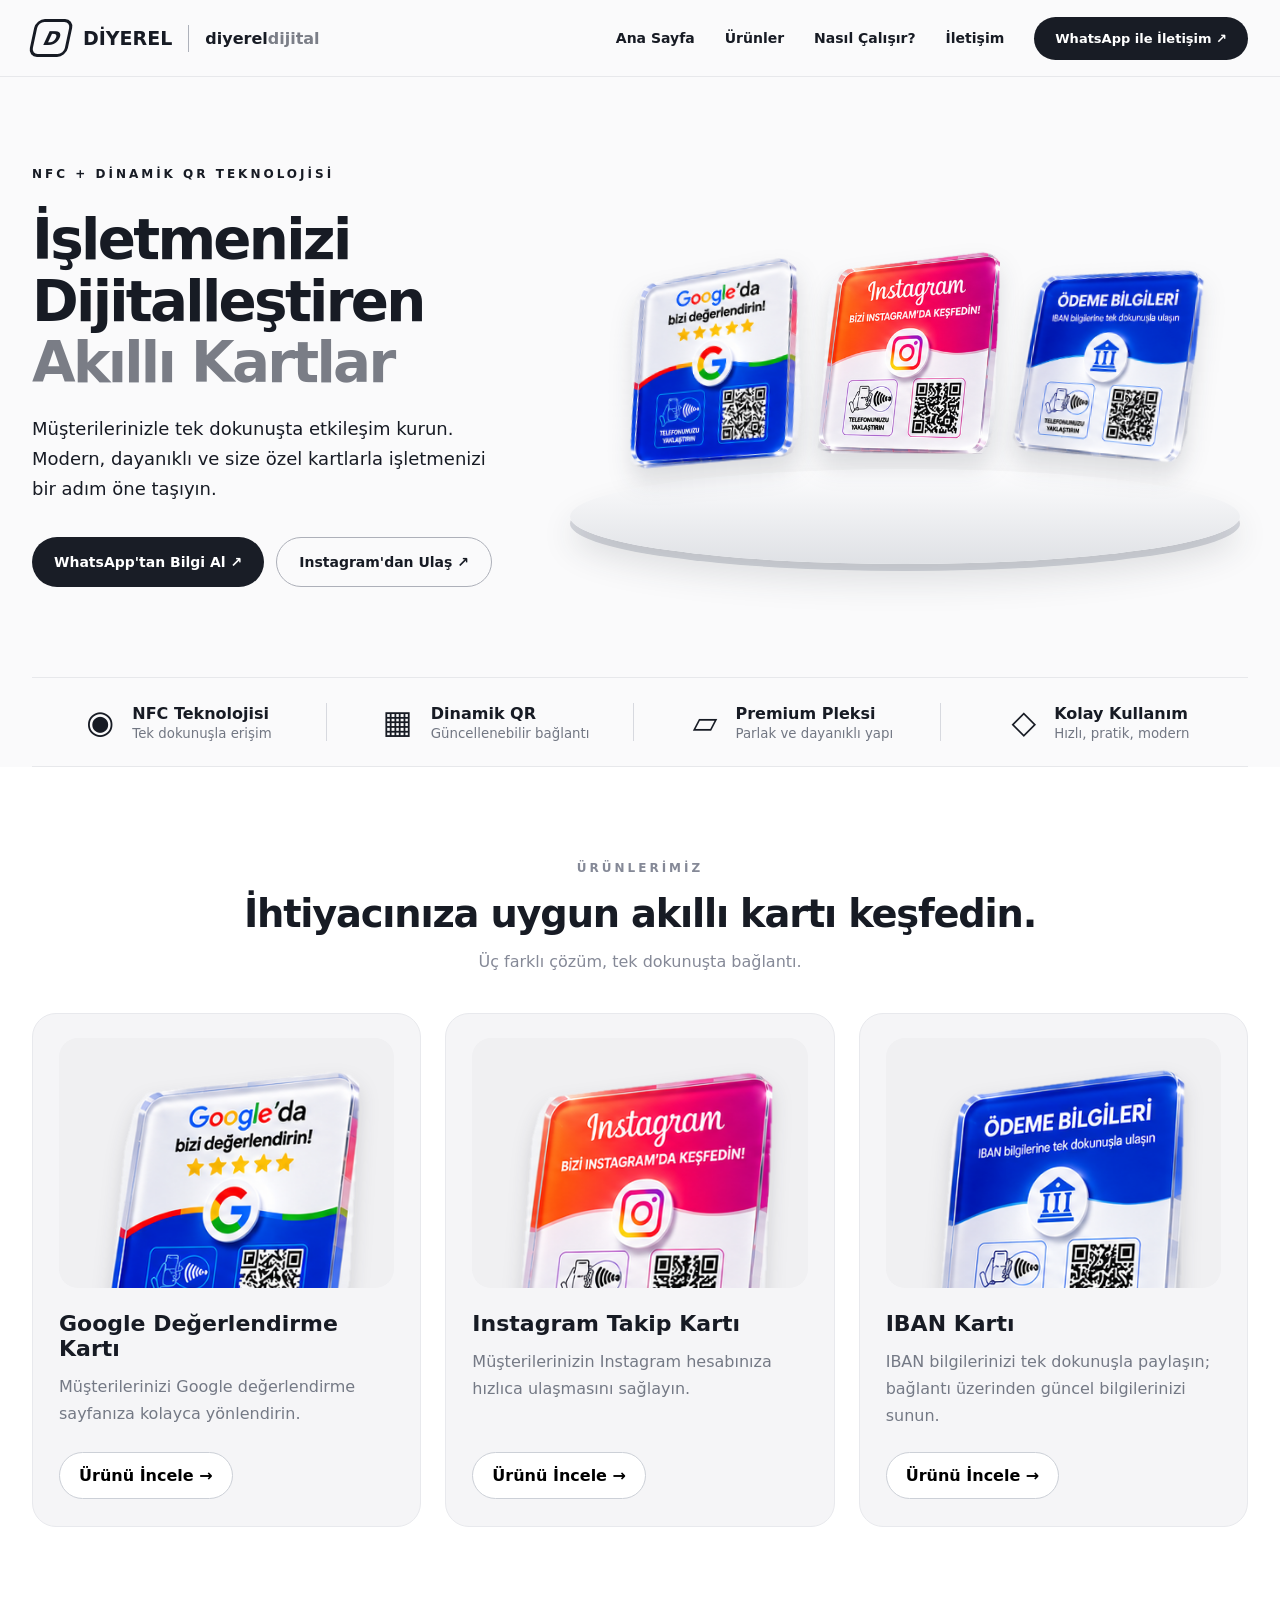
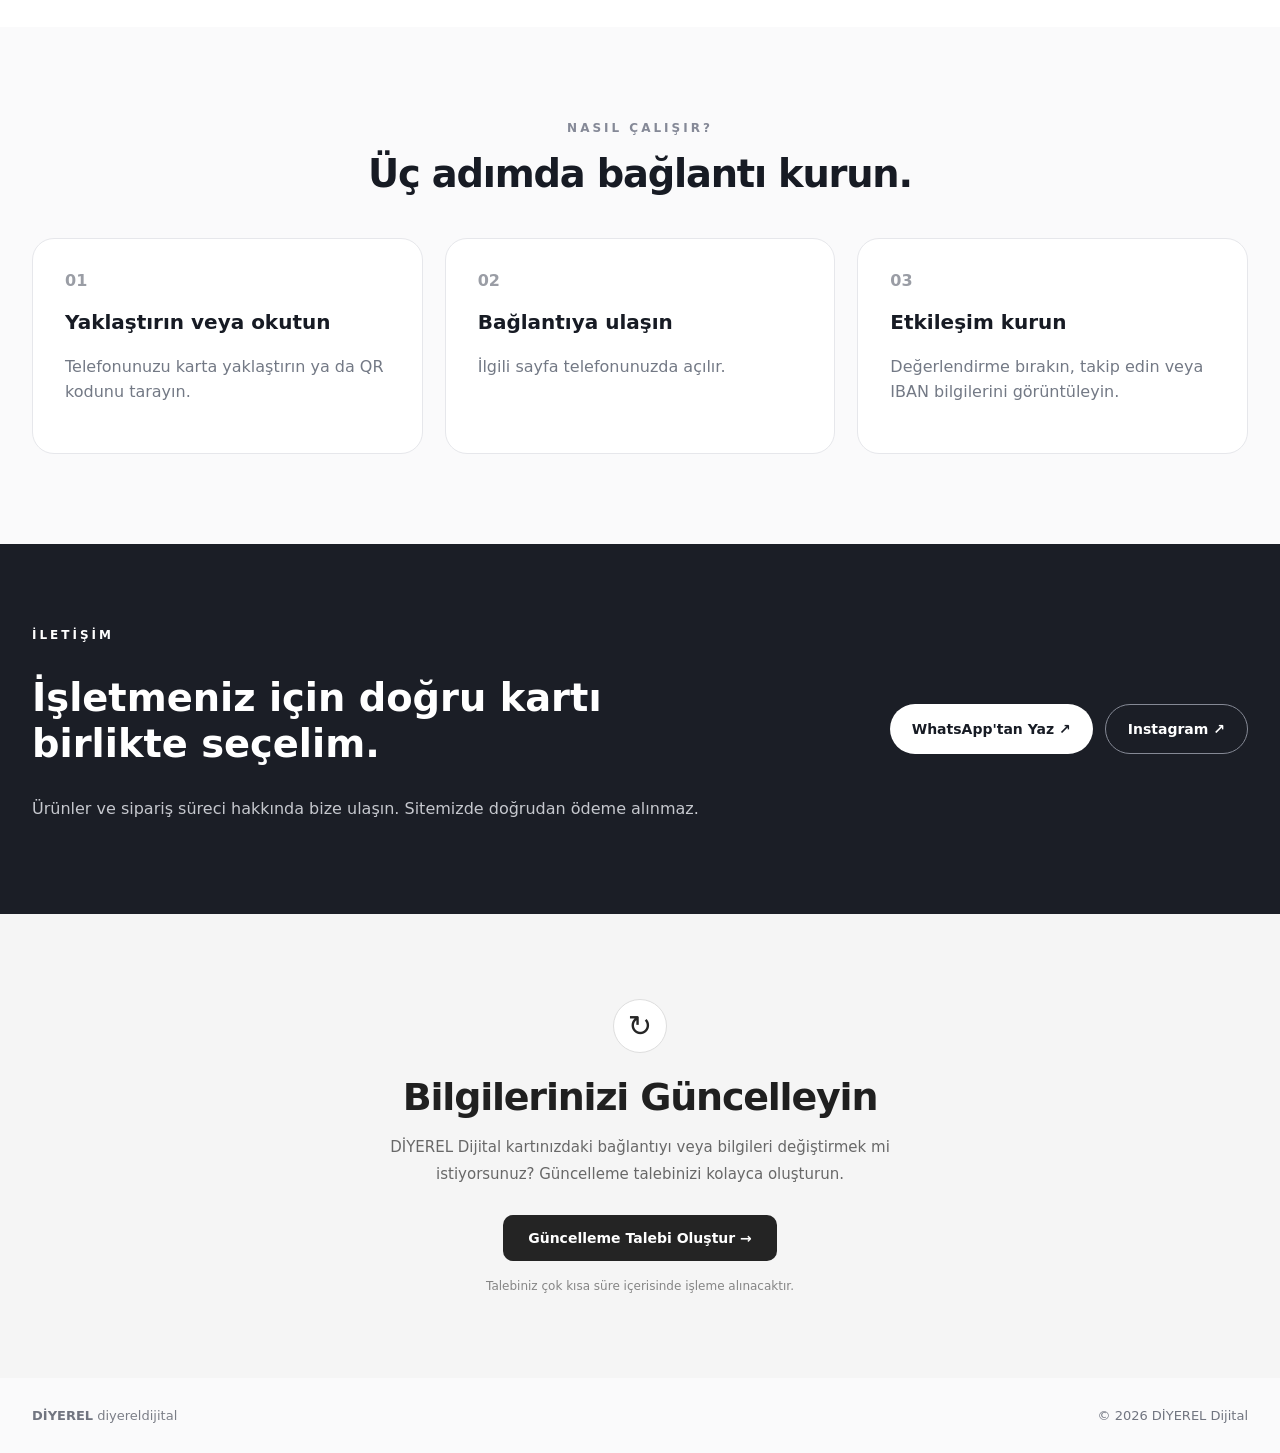
==== commit 568336c6: "Update index.html" ====
--- a/index.html
+++ b/index.html
@@ -1,4 +1,75 @@
-<!doctype html><html lang="tr"><head><meta charset="utf-8"><meta name="viewport" content="width=device-width,initial-scale=1"><meta name="theme-color" content="#f7f7f8"><meta name="description" content="DİYEREL Dijital NFC ve QR akıllı kartları: Google değerlendirme, Instagram ve IBAN kartları."><title>DİYEREL Dijital | Akıllı Kartlar</title><link rel="stylesheet" href="styles.css"></head><body>
+<!doctype html><html lang="tr">
+<style>
+.update-request-section {
+  padding: 85px 24px;
+  background: #f5f5f5;
+  text-align: center;
+}
+
+.update-request-inner {
+  max-width: 660px;
+  margin: 0 auto;
+}
+
+.update-request-icon {
+  width: 54px;
+  height: 54px;
+  margin: 0 auto 22px;
+  display: grid;
+  place-items: center;
+  border: 1px solid #dedede;
+  border-radius: 50%;
+  background: #fff;
+  font-size: 29px;
+  color: #262626;
+}
+
+.update-request-inner h2 {
+  margin: 0 0 15px;
+  font-size: clamp(27px, 4vw, 38px);
+  letter-spacing: -1.2px;
+  color: #202020;
+}
+
+.update-request-inner p {
+  margin: 0 auto 27px;
+  max-width: 550px;
+  color: #686868;
+  line-height: 1.8;
+  font-size: 15px;
+}
+
+.update-request-button {
+  display: inline-block;
+  padding: 15px 25px;
+  background: #242424;
+  color: #fff;
+  text-decoration: none;
+  border-radius: 10px;
+  font-size: 14px;
+  font-weight: 600;
+  transition: background .2s, transform .2s;
+}
+
+.update-request-button:hover {
+  background: #444;
+  transform: translateY(-2px);
+}
+
+.update-request-note {
+  display: block;
+  margin-top: 18px;
+  color: #858585;
+  font-size: 12px;
+}
+
+@media (max-width: 600px) {
+  .update-request-section {
+    padding: 65px 20px;
+  }
+}
+</style>
+<head><meta charset="utf-8"><meta name="viewport" content="width=device-width,initial-scale=1"><meta name="theme-color" content="#f7f7f8"><meta name="description" content="DİYEREL Dijital NFC ve QR akıllı kartları: Google değerlendirme, Instagram ve IBAN kartları."><title>DİYEREL Dijital | Akıllı Kartlar</title><link rel="stylesheet" href="styles.css"></head><body>
 <header class="site-header"><div class="container nav"><a class="logo" href="#anasayfa" aria-label="DİYEREL ana sayfa"><span class="mark">D</span><strong>DİYEREL</strong><i></i><span>diyerel<span class="muted">dijital</span></span></a><button class="menu-toggle" type="button" aria-label="Menüyü aç" aria-controls="menu" aria-expanded="false">☰</button><nav id="menu" class="menu" aria-label="Ana menü"><a href="#anasayfa">Ana Sayfa</a><a href="#urunler">Ürünler</a><a href="#nasil-calisir">Nasıl Çalışır?</a><a href="#iletisim">İletişim</a></nav><a class="header-contact" href="https://api.whatsapp.com/send?phone=905378185851&amp;text=Merhaba%2C%20D%C4%B0YEREL%20Dijital%20%C3%BCr%C3%BCnleri%20hakk%C4%B1nda%20bilgi%20almak%20istiyorum." target="_blank" rel="noopener noreferrer">WhatsApp ile İletişim ↗</a></div></header>
 <main id="anasayfa"><section class="hero container"><div class="hero-text"><div class="eyebrow">NFC + DİNAMİK QR TEKNOLOJİSİ</div><h1>İşletmenizi<br>Dijitalleştiren<br><span>Akıllı Kartlar</span></h1><p>Müşterilerinizle tek dokunuşta etkileşim kurun. Modern, dayanıklı ve size özel kartlarla işletmenizi bir adım öne taşıyın.</p><div class="actions"><a class="button dark" href="https://api.whatsapp.com/send?phone=905378185851&amp;text=Merhaba%2C%20D%C4%B0YEREL%20Dijital%20%C3%BCr%C3%BCnleri%20hakk%C4%B1nda%20bilgi%20almak%20istiyorum." target="_blank" rel="noopener noreferrer">WhatsApp'tan Bilgi Al ↗</a><a class="button light" href="https://www.instagram.com/karacadagms/" target="_blank" rel="noopener noreferrer">Instagram'dan Ulaş ↗</a></div></div><div class="hero-display" aria-label="Üç akıllı kart"><div class="platform"></div><img src="assets/google.png" alt="Google değerlendirme kartı"><img src="assets/instagram.png" alt="Instagram kartı"><img src="assets/iban.png" alt="IBAN kartı"></div></section>
 <section class="benefits container" aria-label="Ürün özellikleri"><div><span>◉</span><p><b>NFC Teknolojisi</b><small>Tek dokunuşla erişim</small></p></div><div><span>▦</span><p><b>Dinamik QR</b><small>Güncellenebilir bağlantı</small></p></div><div><span>▱</span><p><b>Premium Pleksi</b><small>Parlak ve dayanıklı yapı</small></p></div><div><span>◇</span><p><b>Kolay Kullanım</b><small>Hızlı, pratik, modern</small></p></div></section>
@@ -8,5 +79,28 @@
 <article class="product"><div class="product-image"><img src="assets/iban.png" alt="IBAN kartı" loading="lazy"></div><h3>IBAN Kartı</h3><p>IBAN bilgilerinizi tek dokunuşla paylaşın; bağlantı üzerinden güncel bilgilerinizi sunun.</p><button type="button" data-product="iban">Ürünü İncele →</button></article></div></div></section>
 <section class="how container" id="nasil-calisir"><div class="section-title"><span>NASIL ÇALIŞIR?</span><h2>Üç adımda bağlantı kurun.</h2></div><div class="steps"><article><span>01</span><h3>Yaklaştırın veya okutun</h3><p>Telefonunuzu karta yaklaştırın ya da QR kodunu tarayın.</p></article><article><span>02</span><h3>Bağlantıya ulaşın</h3><p>İlgili sayfa telefonunuzda açılır.</p></article><article><span>03</span><h3>Etkileşim kurun</h3><p>Değerlendirme bırakın, takip edin veya IBAN bilgilerini görüntüleyin.</p></article></div></section>
 <section class="contact" id="iletisim"><div class="container contact-layout"><div><span class="eyebrow">İLETİŞİM</span><h2>İşletmeniz için doğru kartı birlikte seçelim.</h2><p>Ürünler ve sipariş süreci hakkında bize ulaşın. Sitemizde doğrudan ödeme alınmaz.</p></div><div class="actions"><a class="button white" href="https://api.whatsapp.com/send?phone=905378185851&amp;text=Merhaba%2C%20D%C4%B0YEREL%20Dijital%20%C3%BCr%C3%BCnleri%20hakk%C4%B1nda%20bilgi%20almak%20istiyorum." target="_blank" rel="noopener noreferrer">WhatsApp'tan Yaz ↗</a><a class="button outline-white" href="https://www.instagram.com/karacadagms/" target="_blank" rel="noopener noreferrer">Instagram ↗</a></div></div></section></main>
+
+<section class="update-request-section" aria-labelledby="update-title">
+  <div class="update-request-inner">
+    <div class="update-request-icon" aria-hidden="true">↻</div>
+
+    <h2 id="update-title">Bilgilerinizi Güncelleyin</h2>
+
+    <p>
+      DİYEREL Dijital kartınızdaki bağlantıyı veya
+      bilgileri değiştirmek mi istiyorsunuz?
+      Güncelleme talebinizi kolayca oluşturun.
+    </p>
+
+    <a class="update-request-button" href="/talep.html">
+      Güncelleme Talebi Oluştur &rarr;
+    </a>
+
+    <span class="update-request-note">
+      Talebiniz çok kısa süre içerisinde işleme alınacaktır.
+    </span>
+  </div>
+</section>
+
 <footer class="container footer"><span><b>DİYEREL</b> <span class="muted">diyereldijital</span></span><span>© <span id="year">2026</span> DİYEREL Dijital</span></footer>
-<dialog id="product-dialog" aria-labelledby="dialog-title"><button class="close" type="button" aria-label="Kapat">×</button><div id="dialog-body"></div></dialog><script src="script.js" defer></script></body></html>+<dialog id="product-dialog" aria-labelledby="dialog-title"><button class="close" type="button" aria-label="Kapat">×</button><div id="dialog-body"></div></dialog><script src="script.js" defer></script></body></html>
